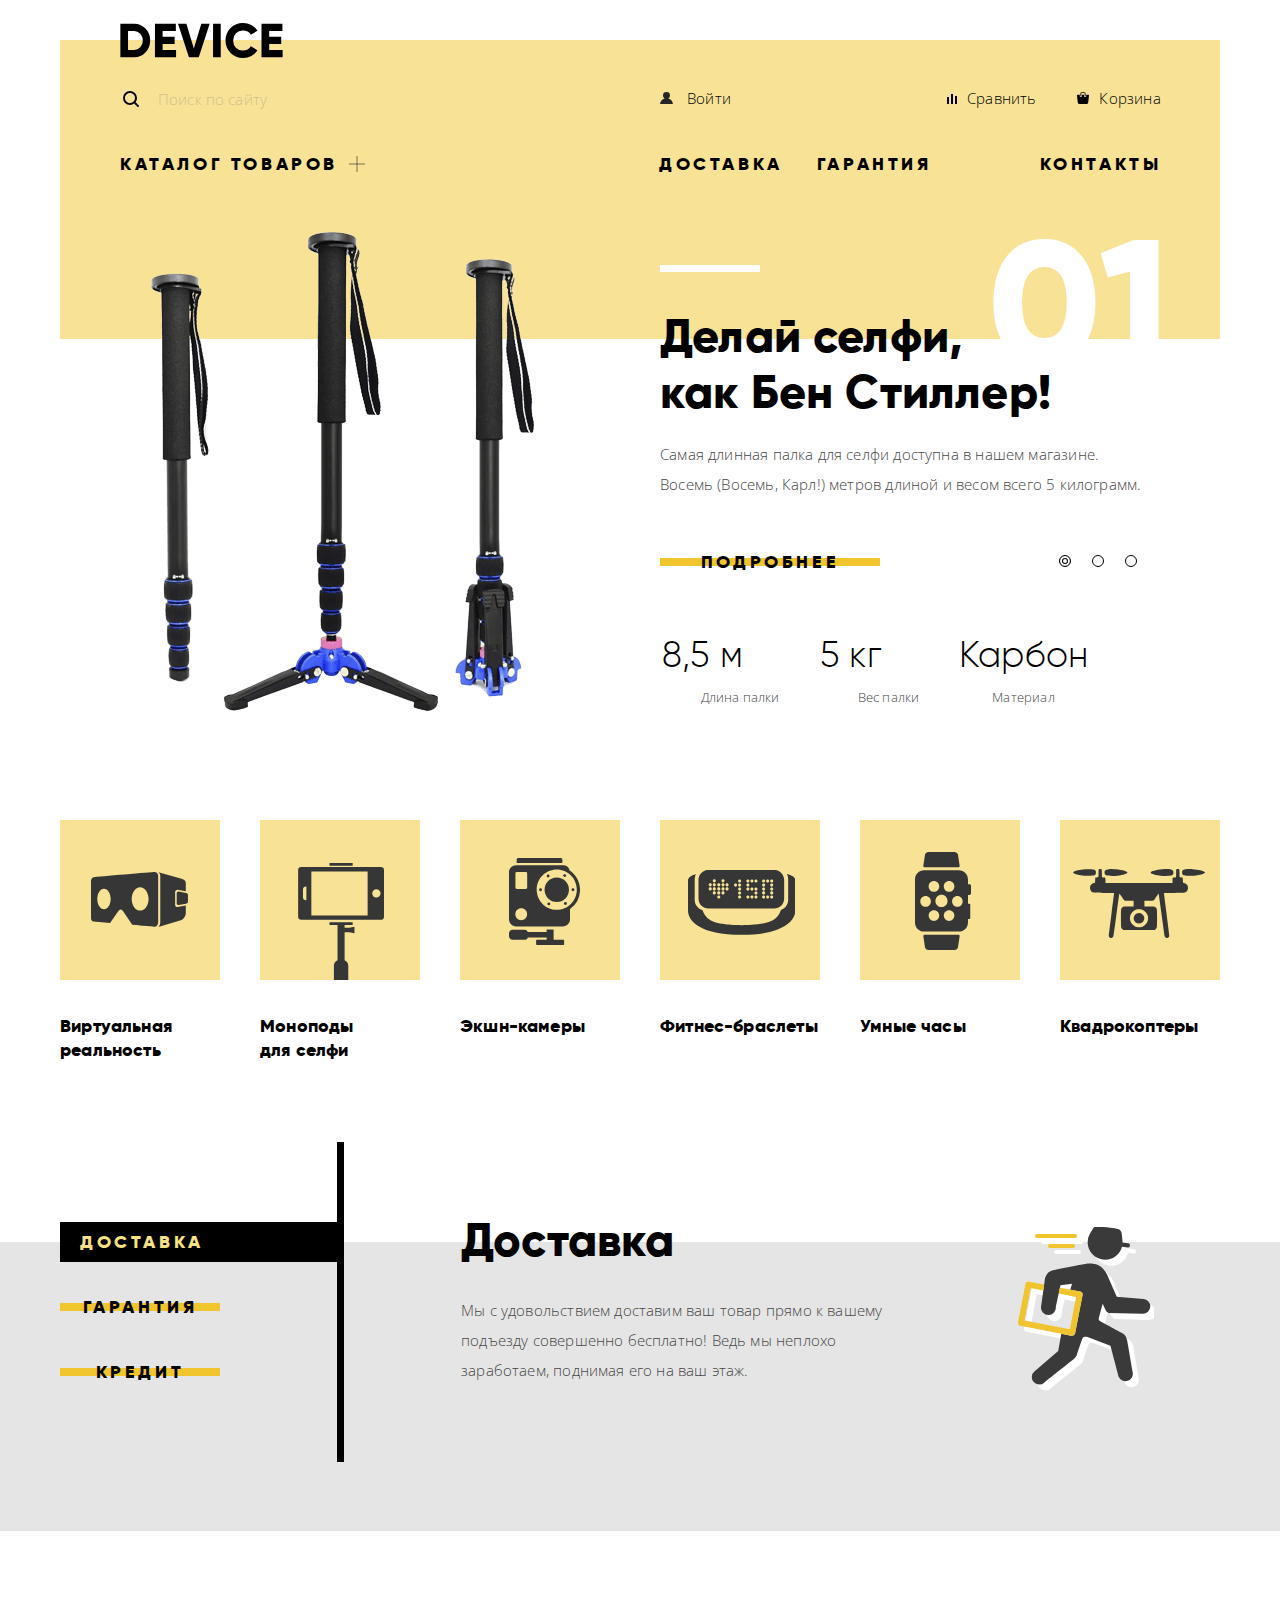
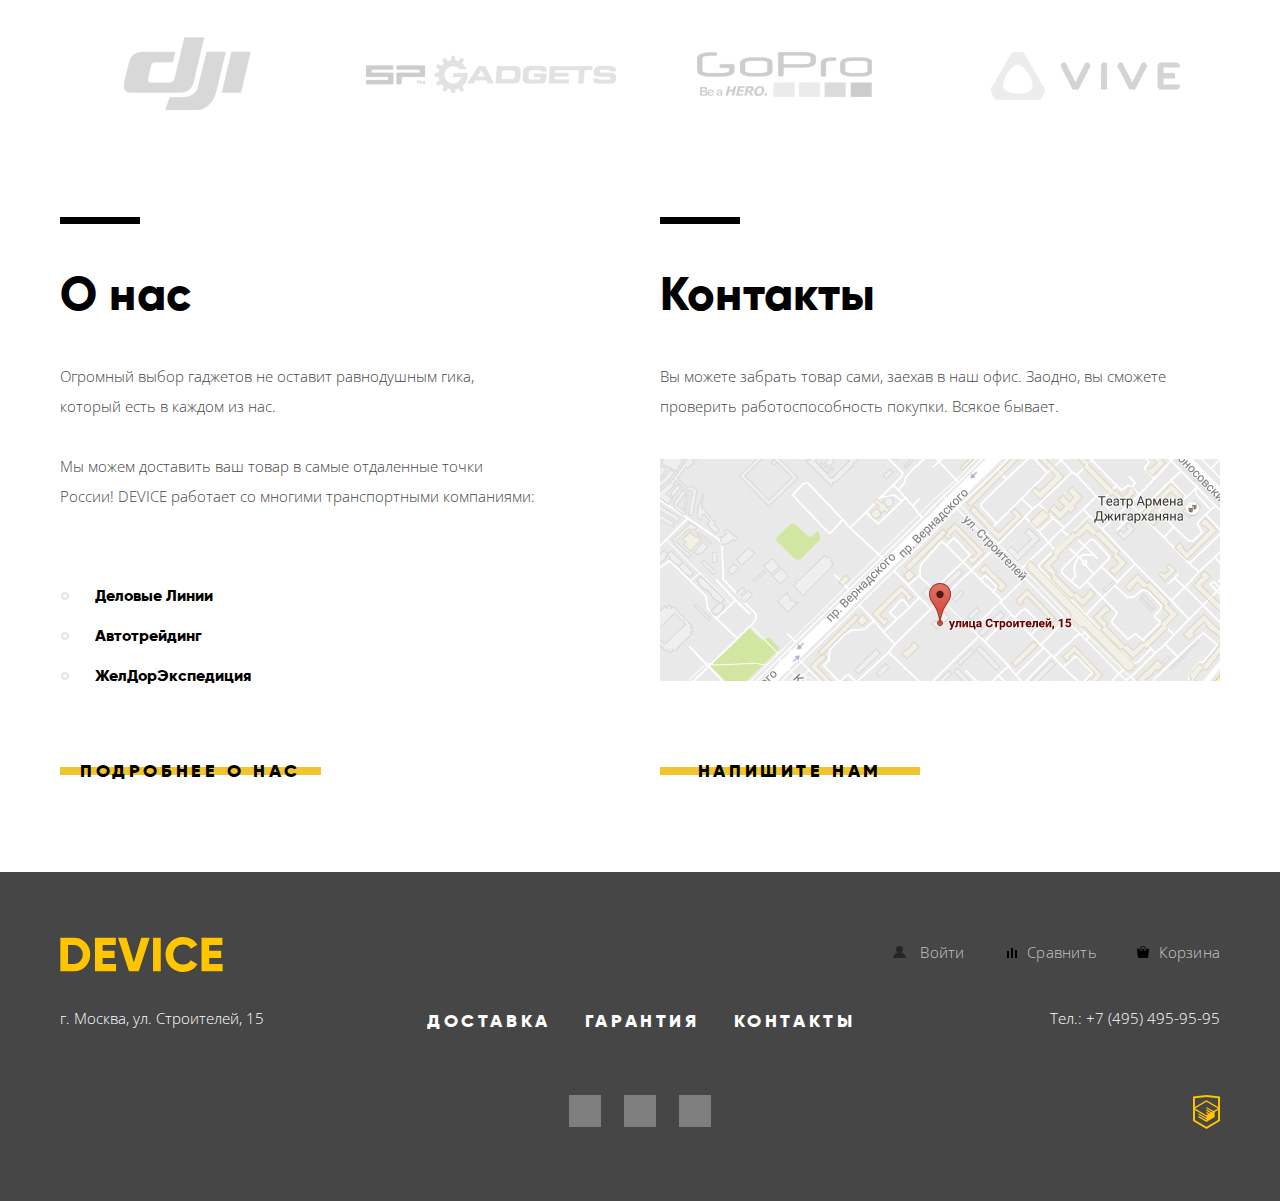
==== index.html @ 6962e72f "Добавляет декоративные элементы блокам брендов, О нас и Контакты" ====
<!DOCTYPE html>
<html lang="ru">
  <head>
    <meta charset="utf-8">
    <title>HTML Academy: Девайс</title>
    <link href="https://fonts.googleapis.com/css?family=Open+Sans:300,400&amp;subset=cyrillic" rel="stylesheet">
    <link href="css/normalize.css" rel="stylesheet">
    <link href="css/style.css" rel="stylesheet">
  </head>
  <body>
    <header class="main-header container">
      <nav class="main-navigation">
        <a class="main-header-logo">
          <img src="img/header_logo.svg" width="163" height="35" alt="Логотип магазина «Девайс»">
        </a>
        <div class="user-navigation">
          <form class="search-form" action="https://echo.htmlacademy.ru" method="get">
            <label class="visually-hidden" for="search-input">Поиск по сайту</label>
            <input class="search-field" type="search" name="search-query" id="search-input" placeholder="Поиск по сайту">
            <button class="search-button" type="submit">Найти</button>
          </form>
          <div class="user-authorization">
            <a class="user-navigation-item login-link" href="#">Войти</a>
          </div>
          <a class="user-navigation-item compare-link" href="#">Сравнить</a>
          <a class="user-navigation-item cart-link" href="#">Корзина</a>
        </div>
        <ul class="main-navigation-list">
          <li class="navigation-item main-navigation-catalog" tabindex="0">
            <a href="#">Каталог товаров</a>
            <ul class="catalog-submenu">
              <li class="catalog-submenu-item">
                <a href="#">Виртуальная реальность</a>
              </li>
              <li class="catalog-submenu-item">
                <a href="#">Фитнес-браслеты</a>
              </li>
              <li class="catalog-submenu-item">
                <a href="#">Квадрокоптеры</a>
              </li>
              <li class="catalog-submenu-item">
                <a href="catalog.html">Моноподы для селфи</a>
              </li>
              <li class="catalog-submenu-item">
                <a href="#">Умные часы</a>
              </li>
              <li class="catalog-submenu-item">
                <a href="#">Экшн-камеры</a>
              </li>
            </ul>
          </li>
          <li class="navigation-item main-navigation-delivery">
            <a href="#">Доставка</a>
          </li>
          <li class="navigation-item main-navigation-warranty">
            <a href="#">Гарантия</a>
          </li>
          <li class="navigation-item main-navigation-contacts">
            <a href="#">Контакты</a>
          </li>
        </ul>
      </nav>
    </header>

    <main>
      <h1 class="visually-hidden">Mагазин «Девайс»</h1>

      <section class="promo-slider container">
        <h2 class="visually-hidden">Популярные товары</h2>
        <ul class="promo-list">
          <li class="promo-item slide-selfie-stick slide-show">
            <h3 class="visually-hidden">Монопод Koolehaoda Professional</h3>
            <div class="promo-item-details">
              <p class="section-description">Самая длинная палка для селфи доступна в нашем магазине. Восемь (Восемь, Карл!) метров длиной и весом всего 5 килограмм.</p>
              <table class="promo-item-parameters">
                <tr class="parameter-values">
                  <td>8,5 м</td>
                  <td>5 кг</td>
                  <td>Карбон</td>
                </tr>
                <tr class="parameter-titles">
                  <th>Длина палки</th>
                  <th>Вес палки</th>
                  <th>Материал</th>
                </tr>
              </table>
              <p class="section-title">Делай селфи,<br>как Бен Стиллер! </p>
              <a class="button" href="#">Подробнее</a>
            </div>
            <img class="promo-image" src="img/selfie_stick_promo.png" width="384" height="486" alt="Монопод Koolehaoda Professional">
          </li>
          <li class="promo-item slide-fitness-tracker">
            <h3 class="visually-hidden">Фитнес-трекер Fitbit Charge</h3>
            <div class="promo-item-details">
              <p class="section-description">Мотивирующие фитнес-браслеты помогут найти в себе силы не пропускать занятия и соблюдать диету.</p>
              <table class="promo-item-parameters">
                <tr class="parameter-values">
                  <td>48 часов</td>
                </tr>
                <tr class="parameter-titles">
                  <th>Без подзарядки</th>
                </tr>
              </table>
              <p class="section-title">Худеем<br>правильно!</p>
              <a class="button" href="#">Подробнее</a>
            </div>
            <img class="promo-image" src="img/fitness_tracker_promo.png" width="345" height="485" alt="Фитнес-трекер Fitbit Charge">
          </li>
          <li class="promo-item slide-quadcopter">
            <h3 class="visually-hidden">Квадрокоптер DJI Inspire 1 Pro</h3>
            <div class="promo-item-details">
              <p class="section-description">Этот обычный, на первый взгляд, квадрокоптер оснащен мощным лазером, замаскированным под стандартную камеру.</p>
              <table class="promo-item-parameters">
                <tr class="parameter-values">
                  <td>800 м</td>
                  <td>50 м</td>
                </tr>
                <tr class="parameter-titles">
                  <th>Дальность полета</th>
                  <th>Радиус поражения</th>
                </tr>
              </table>
              <p class="section-title">Порхает как бабочка, жалит как пчела!</p>
              <a class="button" href="#">Подробнее</a>
            </div>
            <img class="promo-image" src="img/quadcopter_promo.png" width="526" height="334" alt="Квадрокоптер DJI Inspire 1 Pro">
          </li>
        </ul>
        <ul class="promo-slider-controllers">
          <li class="promo-switch-item">
            <button class="switch-button button-selfie switch-button-current" type="button">
              <span class="visually-hidden">Первый слайд</span>
            </button>
          </li>
          <li class="promo-switch-item">
            <button class="switch-button button-fitness" type="button">
              <span class="visually-hidden">Второй слайд</span>
            </button>
          </li>
          <li class="promo-switch-item">
            <button class="switch-button button-quadcopter" type="button">
              <span class="visually-hidden">Третий слайд</span>
            </button>
          </li>
        </ul>
      </section>

      <section class="catalog-sections container">
        <h2 class="visually-hidden">Разделы каталога</h2>
        <ul class="catalog-sections-list">
          <li class="catalog-sections-item">
            <a class="catalog-section-link section-vr" href="#">Виртуальная реальность</a>
          </li>
          <li class="catalog-sections-item">
            <a class="catalog-section-link section-monopod" href="catalog.html">Моноподы для&nbsp;селфи</a>
          </li>
          <li class="catalog-sections-item">
            <a class="catalog-section-link section-action-cam" href="#">Экшн-камеры</a>
          </li>
          <li class="catalog-sections-item">
            <a class="catalog-section-link section-fitness-tracker" href="#">Фитнес-браслеты</a>
          </li>
          <li class="catalog-sections-item">
            <a class="catalog-section-link section-smartwatch" href="#">Умные часы</a>
          </li>
          <li class="catalog-sections-item">
            <a class="catalog-section-link section-quadcopter" href="#">Квадрокоптеры</a>
          </li>
        </ul>
      </section>

      <section class="services-slider">
        <h2 class="visually-hidden">Наши сервисы</h2>
        <div class="container">
          <ul class="services-slider-controllers">
            <li class="services-switch-item">
              <button class="button slider-button button-delivery slider-button-current" type="button">Доставка</button>
            </li>
            <li class="services-switch-item">
              <button class="button slider-button button-warranty" type="button">Гарантия</button>
            </li>
            <li class="services-switch-item">
              <button class="button slider-button button-credit" type="button">Кредит</button>
            </li>
          </ul>
          <ul class="services-list">
            <li class="services-item slide-delivery slide-show">
              <h3 class="section-title">Доставка</h3>
              <p class="section-description">Мы с удовольствием доставим ваш товар прямо к вашему подъезду совершенно бесплатно! Ведь мы неплохо заработаем, поднимая его на ваш этаж.</p>
            </li>
            <li class="services-item slide-warranty">
              <h3 class="section-title">Гарантия</h3>
              <p class="section-description">Если из-за возгорания купленного у нас товара у вас сгорит дом — не переживайте, мы выдадим вам новый.<br>Товар, не дом, конечно же.</p>
            </li>
            <li class="services-item slide-credit">
              <h3 class="section-title">Кредит</h3>
              <p class="section-description">Залезть в долговую яму стало проще! Кредитные консультанты подберут для вас наиболее выгодные условия кредита. Выгодные для нашего банка, разумеется.</p>
            </li>
          </ul>
        </div>
      </section>

      <section class="brands container">
        <h2 class="visually-hidden">Бренды, представленные в нашем котологе</h2>
        <ul class="brands-list">
          <li class="brands-item">
            <a class="brand-link brand-link-dji" href="#">
              <img class="brand-logo" src="img/dji_logo.png" width="260" height="100" alt="Логотип DJI">
            </a>
          </li>
          <li class="brands-item">
            <a class="brand-link brand-link-spgadgets" href="#">
              <img class="brand-logo" src="img/sp_gadgets_logo.png" width="260" height="100" alt="Логотип SP Gadgets">
            </a>
          </li>
          <li class="brands-item">
            <a class="brand-link brand-link-gopro" href="#">
              <img class="brand-logo" src="img/gopro_logo.png" width="260" height="100" alt="Логотип GoPro">
            </a>
          </li>
          <li class="brands-item">
            <a class="brand-link brand-link-vive" href="#">
              <img class="brand-logo" src="img/vive_logo.png" width="260" height="100" alt="Логотип Vive">
            </a>
          </li>
        </ul>
      </section>

      <div class="container halves-wrapper">
        <section class="about-us half-width-section">
          <h2 class="section-title">О нас</h2>
          <p class="section-description">Огромный выбор гаджетов не оставит равнодушным гика, который есть в каждом из нас.</p>
          <p class="section-description">Мы можем доставить ваш товар в самые отдаленные точки России! DEVICE работает со многими транспортными компаниями:</p>
          <ul class="transport-companies-list">
            <li class="transport-companies-item">
              <a href="#">Деловые Линии</a>
            </li>
            <li class="transport-companies-item">
              <a href="#">Автотрейдинг</a>
            </li>
            <li class="transport-companies-item">
              <a href="#">ЖелДорЭкспедиция</a>
            </li>
          </ul>
          <a class="button" href="#">Подробнее о нас</a>
        </section>

        <section class="contacts half-width-section">
          <h2 class="section-title">Контакты</h2>
          <p class="section-description">Вы можете забрать товар сами, заехав в наш офис. Заодно, вы сможете проверить работоспособность покупки. Всякое бывает.</p>
          <a class="map-link" href="https://yandex.com/maps/">
            <img class="map" src="img/map.png" width="560" height="222" alt="Карта офиса по адресу улица Строителей, 15">
          </a>
          <a class="button contacts-button" href="writeus.html">Напишите нам</a>
        </section>
      </div>

      <section class="modal-map">
        <h2 class="visually-hidden">Карта офиса</h2>
        <img class="map-big" src="img/map_big.png" width="960" height="559" alt="Карта офиса по адресу улица Строителей, 15">
        <button class="modal-close" type="button">
          <span class="visually-hidden">Закрыть</span>
        </button>
      </section>

      <section class="modal-feedback">
        <h2 class="visually-hidden">Форма обратной связи</h2>
        <form class="modal-form" action="https://echo.htmlacademy.ru" method="post">
          <p class="modal-addresser">
            <label class="modal-label" for="modal-name-field">Ваше имя:</label>
            <input class="modal-field" type="text" name="name" id="modal-name-field" placeholder="Имя Фамилия">
          </p>
          <p class="modal-addresser">
            <label class="modal-label" for="modal-email-field">Ваш e-mail:</label>
            <input class="modal-field" type="email" name="email" id="modal-email-field" placeholder="email@example.com">
          </p>
          <label class="modal-label" for="modal-message-field">Текст письма:</label>
          <textarea class="modal-field" rows="6" name="message" id="modal-message-field" placeholder="В свободной форме"></textarea>
          <button class="button modal-button" type="submit">Отправить</button>
        </form>
        <button class="modal-close" type="button">
          <span class="visually-hidden">Закрыть</span>
        </button>
      </section>
    </main>

    <footer class="main-footer">
      <div class="container">
        <div class="footer-top">
          <a class="main-footer-logo">
            <img src="img/footer_logo.svg" width="163" height="35" alt="Логотип магазина «Девайс»">
          </a>
          <div class="user-navigation">
            <div class="user-authorization">
              <a class="user-navigation-item login-link" href="#">Войти</a>
            </div>
            <a class="user-navigation-item compare-link" href="#">Сравнить</a>
            <a class="user-navigation-item cart-link" href="#">Корзина</a>
          </div>
        </div>
        <div class="footer-middle">
          <address class="contact-info footer-address">г. Москва, ул. Строителей, 15</address>
          <ul class="footer-navigation-list">
            <li class="navigation-item">
              <a href="#">Доставка</a>
            </li>
            <li class="navigation-item">
              <a href="#">Гарантия</a>
            </li>
            <li class="navigation-item">
              <a href="#">Контакты</a>
            </li>
          </ul>
          <p class="contact-info footer-phone-number">
            Тел.:
            <a href="tel:+74954959595">+7 (495) 495-95-95</a>
          </p>
        </div>
        <div class="footer-bottom">
          <ul class="footer-social-list">
            <li class="footer-social-item">
              <a class="social-button" href="#">
                <span class="visually-hidden">Фейсбук</span>
              </a>
            </li>
            <li class="footer-social-item">
              <a class="social-button" href="#">
                <span class="visually-hidden">Инстаграм</span>
              </a>
            </li>
            <li class="footer-social-item">
              <a class="social-button" href="#">
                <span class="visually-hidden">Твиттер</span>
              </a>
            </li>
          </ul>
          <a class="footer-copyright" href="https://htmlacademy.ru/intensive/htmlcss">
            <img src="img/htmlacademy_logo.svg" width="27" height="35" alt="Логотип HTML Academy">
          </a>
        </div>
      </div>
    </footer>
  </body>
</html>
---- css/style.css ----
body {
  margin: 0;
  font-family: "Gilroy", "Arial", sans-serif;
  font-size: 18px;
  line-height: 24px;
  font-weight: 800;
  letter-spacing: 0.01em;
  color: #000000;
}

a {
  text-decoration: none;
}

img {
  max-width: 100%;
  height: auto;
}

@font-face {
  font-family: "Gilroy";
  src:  url("../fonts/gilroyextrabold.woff2") format("woff2"),
        url("../fonts/gilroyextrabold.woff") format("woff");
  font-weight: 800;
  font-style: normal;
}

@font-face {
  font-family: "Gilroy";
  src:  url("../fonts/gilroylight.woff2") format("woff2"),
        url("../fonts/gilroylight.woff") format("woff");
  font-weight: 300;
  font-style: normal;
}

.visually-hidden {
  position: absolute;
  width: 1px;
  height: 1px;
  margin: -1px;
  border: 0;
  padding: 0;
  clip: rect(0 0 0 0);
  overflow: hidden;
}

.catalog-submenu,
.promo-item,
.services-item,
.modal-map,
.modal-feedback {
  display: none;
}

.slide-show {
  display: flex;
}

.button {
  position: relative;
  z-index: 1;
  display: inline-block;
  vertical-align: top;
  box-sizing: border-box;
  padding: 8px 20px;
  line-height: 24px;
  font-weight: 800;
  text-align: center;
  text-transform: uppercase;
  letter-spacing: 0.2em;
  color: #000000;
}

.button::before {
  content: "";
  position: absolute;
  z-index: -1;
  top: 50%;
  left: 0;
  transform: translateY(-50%);
  width: 100%;
  height: 8px;
  background-color: #f0c52e;
  transition: height 0.5s;
}

.button:hover::before,
.button:focus::before {
  height: 100%;
}

.button:active {
  color: rgba(0, 0, 0, 0.3);
}

.container {
  width: 1160px;
  margin: 0 auto;
  padding: 0 20px;
}

.main-header.container {
  box-sizing: border-box;
  width: 1160px;
  padding: 23px 56px 50px 60px;
  background-color: #f7e296;
  background-image: linear-gradient(to bottom, #ffffff, #ffffff 40px, #f7e296 40px, #f7e296 100%);
}

.main-navigation {
  display: flex;
  flex-direction: column;
  flex-wrap: wrap;
}

.main-header-logo {
  margin-right: auto;
  margin-bottom: 19px;
}

.main-header-logo[href]:hover,
.main-header-logo[href]:focus {
  opacity: 0.6;
}

.main-header-logo[href]:active {
  opacity: 0.3;
}

.main-header a,
.catalog-sections a,
.about-us a {
  color: #000000;
}

.user-navigation,
.search-field,
.catalog-submenu,
.section-description,
.main-footer .contact-info {
  font-family: "Open Sans", "Arial", sans-serif;
  font-size: 15px;
  line-height: 30px;
  font-weight: 300;
}

.main-header .user-navigation {
  display: flex;
  flex-wrap: wrap;
  margin-bottom: 35px;
}

.search-form {
  position: relative;
  margin-right: 185px;
}

.search-field {
  box-sizing: border-box;
  width: 355px;
  padding-left: 38px;
  padding-bottom: 3px;
  letter-spacing: 0.01em;
  background-color: transparent;
  background-image: url("../img/search_icon.svg");
  background-position: 3px 8px;
  background-repeat: no-repeat;
  border: none;
}

.search-field:focus {
  padding-bottom: 1px;
  outline: none;
  border-bottom: 2px solid #000000;
}

.search-field::-webkit-input-placeholder {
  opacity: 0.3;
}

.search-field:-ms-input-placeholder {
  opacity: 0.3;
}

.search-field::-ms-input-placeholder {
  opacity: 0.3;
}

.search-field::placeholder {
  opacity: 0.3;
}

.search-field:hover::-webkit-input-placeholder,
.search-field:focus::-webkit-input-placeholder {
  opacity: 0.6;
}

.search-field:hover:-ms-input-placeholder,
.search-field:focus:-ms-input-placeholder {
  opacity: 0.6;
}

.search-field:hover::-ms-input-placeholder,
.search-field:focus::-ms-input-placeholder {
  opacity: 0.6;
}

.search-field:hover::placeholder,
.search-field:focus::placeholder {
  opacity: 0.6;
}

.search-button {
  position: absolute;
  top: -2px;
  right: -60px;
  display: none;
  line-height: 30px;
  font-weight: 300;
  letter-spacing: 0.01em;
  background-color: transparent;
  border: 2px solid #000000;
}

.search-button:hover,
.search-button:focus {
  color: #ffffff;
  background-color: #000000;
}

.search-button:active {
  color: rgba(255, 255, 255, 0.3);
}

.search-field:focus + .search-button {
  display: inline-block;
  vertical-align: top;
}

.search-form:focus-within .search-button {
  display: inline-block;
  vertical-align: top;
}

.main-header .user-authorization {
  width: 260px;
  margin-right: 27px;
}

.user-navigation-item {
  position: relative;
}

.user-navigation-item::before {
  content: "";
  position: absolute;
  left: 0;
  background-position: 0 0;
  background-repeat: no-repeat;
}

.main-header .user-navigation-item:hover,
.main-header .user-navigation-item:focus,
.navigation-item a:hover,
.navigation-item a:focus {
  opacity: 0.6;
}

.main-header .user-navigation-item:active,
.navigation-item a:active {
  opacity: 0.3;
}

.login-link {
  padding-left: 27px;
}

.login-link::before {
  top: 4px;
  width: 13px;
  height: 12px;
  background-image: url("../img/user_icon_header.svg");
}

.user-name {
  display: inline-flex;
  box-sizing: border-box;
  width: 160px;
  margin-right: 13px;
  padding-left: 27px;
}

.user-name::before {
  top: 9px;
  width: 13px;
  height: 12px;
  background-image: url("../img/user_icon_header.svg");
}

.compare-link {
  margin-right: 41px;
  padding-left: 20px;
}

.compare-link::before {
  top: 11px;
  width: 10px;
  height: 10px;
  background-image: url("../img/compare_icon_header.svg");
}

.cart-link {
  padding-left: 22px;
}

.cart-link::before {
  top: 9px;
  width: 12px;
  height: 12px;
  background-image: url("../img/cart_icon_header.svg");
}

.main-navigation-list,
.catalog-sections-list,
.brands-list,
.footer-navigation-list,
.footer-social-list,
.breadcrumbs,
.sorting-list,
.sorting-direction,
.catalog-list,
.pagination {
  display: flex;
  flex-wrap: wrap;
  margin: 0;
  padding: 0;
  list-style: none;
}

.main-navigation-catalog {
  position: relative;
  margin-right: 321px;
}

.main-navigation-catalog::before,
.main-navigation-catalog::after {
  content: "";
  position: absolute;
  top: 11px;
  right: -27px;
  width: 16px;
  height: 2px;
  background-color: rgba(39, 37, 37, 0.3);
  cursor: pointer;
}

.main-navigation-catalog::after {
  transform: rotate(90deg);
}

.main-navigation-delivery {
  margin-right: 34px;
}

.main-navigation-warranty {
  margin-right: 108px;
}

.main-navigation-catalog:hover .catalog-submenu,
.main-navigation-catalog:focus .catalog-submenu {
  display: flex;
}

.main-navigation-catalog:focus-within .catalog-submenu {
  display: flex;
}

.catalog-submenu {
  flex-wrap: wrap;
  position: absolute;
  top: 24px;
  left: -60px;
  z-index: 1;
  box-sizing: border-box;
  width: 1160px;
  padding: 23px 460px 32px 60px;
  line-height: 36px;
  background-color: #f7e296;
  list-style: none;
}

.catalog-submenu-item {
  width: 200px;
}

.catalog-submenu-item:nth-child(3n+1) {
  margin-right: 40px;
}

.catalog-submenu-item:last-child {
  margin-right: 200px;
}

.navigation-item > a {
  text-transform: uppercase;
  letter-spacing: 0.2em;
}

.promo-slider {
  position: relative;
  min-height: 500px;
  margin-bottom: 94px;
  background-image: linear-gradient(to bottom, #f7e296, #f7e296 113px, #ffffff 113px, #ffffff 100%);
  background-clip: content-box;
}

.promo-list {
  margin: 0;
  padding: 0;
}

.promo-item {
  position: relative;
  flex-direction: row-reverse;
  align-items: flex-start;
}

.promo-item::before {
  position: absolute;
  top: -12px;
  right: 47px;
  font-size: 179px;
  line-height: 179px;
  letter-spacing: 0.01em;
  color: #ffffff;
}

.slide-selfie-stick::before {
  content: "01";
}

.slide-fitness-tracker::before {
  content: "02";
}

.slide-quadcopter::before {
  content: "03";
}

.slide-selfie-stick .promo-image {
  margin-right: 126px;
  padding-top: 2px;
}

.slide-fitness-tracker .promo-image {
  margin-right: 139px;
  padding-top: 14px;
}

.slide-quadcopter .promo-image {
  margin-right: 43px;
  padding-top: 67px;
}

.promo-item-details {
  position: relative;
  display: flex;
  flex-direction: column;
  align-items: flex-start;
  width: 500px;
  padding-top: 82px;
  padding-right: 60px;
}

.promo-item-details::before {
  content: "";
  position: absolute;
  top: 39px;
  left: 0;
  width: 100px;
  height: 7px;
  background-color: #ffffff;
}

.section-title {
  margin: 0;
  font-size: 47px;
  line-height: 48px;
  font-weight: 800;
}

.promo-slider .section-title {
  margin-bottom: 19px;
  line-height: 56px;
}

.promo-item-details .section-description {
  order: 1;
  margin-bottom: 43px;
}

.promo-item-details .button {
  order: 2;
  min-width: 220px;
  margin-bottom: 47px;
}

.promo-item-parameters {
  order: 3;
}

.section-description {
  margin: 0;
  color: #464646;
}

.slide-selfie-stick .section-description {
  width: 485px;
}

.slide-fitness-tracker .section-description,
.slide-quadcopter .section-description {
  width: 460px;
}

.promo-item-parameters td,
.promo-item-parameters th {
  padding: 0;
}

.parameter-values {
  font-size: 36px;
  line-height: 48px;
  font-weight: 300;
}

.parameter-values td:first-child {
  width: 156px;
}

.parameter-values td:nth-child(2) {
  width: 137px;
}

.parameter-titles th {
  padding-top: 6px;
  font-family: "Open Sans", "Arial", sans-serif;
  font-size: 13px;
  line-height: 20px;
  font-weight: 300;
  color: #464646;
}

.promo-slider-controllers {
  position: absolute;
  right: 103px;
  bottom: 154px;
  display: flex;
  flex-wrap: wrap;
  margin: 0;
  padding: 0;
  list-style: none;
}

.promo-switch-item:not(:last-child) {
  margin-right: 21px;
}

.switch-button {
  box-sizing: border-box;
  width: 12px;
  height: 12px;
  padding: 0;
  background-color: transparent;
  border: 1px solid #000000;
  border-radius: 50%;
}

.switch-button-current {
  box-shadow: 
    inset 0 0 0 2px #ffffff,
    inset 0 0 0 3px #000000;
}

.catalog-sections {
  margin-bottom: 45px;
}

.catalog-sections-item {
  position: relative;
  width: 160px;
  margin-right: 40px;
  margin-bottom: 35px;
  padding-top: 194px;
}

.catalog-sections-item:nth-child(6n) {
  margin-right: 0;
}

.catalog-section-link::before {
  content: "";
  position: absolute;
  top: 0;
  left: 0;
  width: 160px;
  height: 160px;
  background-color: rgba(240, 197, 46, 0.5);
}

.catalog-section-link::after {
  content: "";
  position: absolute;
  background-position: 0 0;
  background-repeat: no-repeat;
}

.catalog-section-link:hover::before,
.catalog-section-link:focus::before {
  background-color: rgba(240, 197, 46, 1);
}

.catalog-section-link:active {
  color: rgba(0, 0, 0, 0.3);
}

.catalog-section-link:active::after {
  opacity: 0.3;
}

.section-vr::after {
  top: 52px;
  left: 31px;
  width: 97px;
  height: 55px;
  background-image: url("../img/vr_icon.svg");
}

.section-monopod::after {
  top: 43px;
  left: 38px;
  width: 86px;
  height: 117px;
  background-image: url("../img/monopod_icon.svg");
}

.section-action-cam::after {
  top: 38px;
  left: 49px;
  width: 71px;
  height: 87px;
  background-image: url("../img/action_cam_icon.svg");
}

.section-fitness-tracker::after {
  top: 50px;
  left: 28px;
  width: 107px;
  height: 65px;
  background-image: url("../img/fitness_tracker_icon.svg");
}

.section-smartwatch::after {
  top: 32px;
  left: 55px;
  width: 56px;
  height: 98px;
  background-image: url("../img/smartwatch_icon.svg");
}

.section-quadcopter::after {
  top: 49px;
  left: 13px;
  width: 132px;
  height: 69px;
  background-image: url("../img/quadcopter_icon.svg");
}

.services-slider {
  margin-bottom: 94px;
  padding-bottom: 69px;
  background-color: #e5e5e5;
  background-image: linear-gradient(to bottom, #ffffff, #ffffff 100px, #e5e5e5 100px, #e5e5e5 100%);
}

.services-slider .container {
  display: flex;
  align-items: flex-start;
}

.services-slider-controllers,
.services-list,
.transport-companies-list,
.color-list,
.bluetooth-list {
  margin: 0;
  padding: 0;
  list-style: none;
}

.services-slider-controllers {
  box-sizing: border-box;
  width: 284px;
  padding-top: 80px;
  padding-bottom: 70px;
  border-right: 7px solid #000000;
}

.services-switch-item:not(:last-child) {
  margin-bottom: 25px;
}

.slider-button,
.filter-button,
.modal-button {
  background-color: transparent;
  border: none;
  cursor: pointer;
}

.slider-button {
  min-width: 160px;
}

.slider-button:active,
.slider-button-current {
  color: #f7e184;
}

.slider-button:active::before,
.slider-button-current::before {
  display: none;
}

.slider-button:active::after,
.slider-button-current::after {
  content: "";
  position: absolute;
  top: 0;
  left: 0;
  z-index: -1;
  width: 277px;
  height: 100%;
  background-color: #000000;
}

.services-item {
  position: relative;
  flex-direction: column;
  box-sizing: border-box;
  width: 876px;
  padding: 74px 324px 0 117px;
}

.services-slider .section-title {
  margin-bottom: 31px;
}

.services-item::after {
  content: "";
  position: absolute;
  background-position: 0 0;
  background-repeat: no-repeat;
}

.slide-delivery::after {
  top: 85px;
  right: 66px;
  width: 136px;
  height: 164px;
  background-image: url("../img/delivery.svg");
}

.slide-warranty::after {
  top: 61px;
  right: 46px;
  width: 171px;
  height: 195px;
  background-image: url("../img/warranty.svg");
}

.slide-credit::after {
  top: 61px;
  right: 70px;
  width: 156px;
  height: 188px;
  background-image: url("../img/credit.svg");
}

.brands {
  margin-bottom: 92px;
}

.brands-item {
  margin-right: 40px;
}

.brands-item:nth-child(4n) {
  margin-right: 0;
}

.brand-link {
  display: block;
  width: 260px;
  height: 100px;
}

.brand-link-dji {
  background: url("../img/dji_logo_bw.png") 0 0 no-repeat;
}

.brand-link-spgadgets {
  background: url("../img/sp_gadgets_logo_bw.png") 0 0 no-repeat;
}

.brand-link-gopro {
  background: url("../img/gopro_logo_bw.png") 0 0 no-repeat;
}

.brand-link-vive {
  background: url("../img/vive_logo_bw.png") 0 0 no-repeat;
}

.brand-logo {
  opacity: 0;
}

.brand-link:hover .brand-logo,
.brand-link:focus .brand-logo {
  opacity: 1;
}

.halves-wrapper {
  display: flex;
  flex-wrap: wrap;
  justify-content: space-between;
}

.half-width-section {
  position: relative;
  box-sizing: border-box;
  width: 560px;
  margin-bottom: 81px;
  padding-top: 53px;
}

.half-width-section::before {
  content: "";
  position: absolute;
  top: 0;
  left: 0;
  width: 80px;
  height: 7px;
  background-color: #000000;
}

.about-us {
  padding-right: 85px;
}

.half-width-section .section-title {
  margin-bottom: 43px;
}

.half-width-section .section-description {
  margin-bottom: 30px;
  letter-spacing: normal;
}

.transport-companies-list {
  margin-bottom: 55px;
  padding-top: 35px;
  font-size: 16px;
  line-height: 40px;
  letter-spacing: normal;
}

.transport-companies-item {
  position: relative;
  padding-left: 35px;
}

.transport-companies-item::before {
  content: "";
  position: absolute;
  top: 16px;
  left: 1px;
  width: 4px;
  height: 4px;
  border: 2px solid #e5e5e5;
  border-radius: 50%;
}

.half-width-section .button {
  min-width: 260px;
}

.map-link {
  display: block;
  margin-bottom: 64px;
  padding-top: 8px;
}

.modal-map,
.modal-feedback {
  position: fixed;
  top: 50%;
  left: 50%;
  transform: translate(-50%, -50%);
  z-index: 10;
  box-sizing: border-box;
  width: 960px;
}

.modal-feedback {
  padding: 94px 100px 77px 100px;
  background-color: #ffffff;
}

.modal-form {
  display: flex;
  flex-wrap: wrap;
  justify-content: space-between;
}

.modal-addresser {
  width: 360px;
  margin: 0;
  margin-bottom: 33px;
}

.modal-label {
  display: block;
  margin-bottom: 7px;
  letter-spacing: normal;
}

.modal-field {
  box-sizing: border-box;
  width: 100%;
  padding: 16px 20px;
  font-family: "Open Sans", "Arial", sans-serif;
  font-size: 14px;
  line-height: 18px;
  color: #464646;
  background-color: rgba(242, 242, 242, 0.5);
  border: none;
}

textarea.modal-field {
  min-height: 156px;
  max-height: 50vh;
  margin-bottom: 41px;
  resize: vertical;
}

.modal-field::-webkit-input-placeholder {
  opacity: 0.4;
}

.modal-field:-ms-input-placeholder {
  opacity: 0.4;
}

.modal-field::-ms-input-placeholder {
  opacity: 0.4;
}

.modal-field::placeholder {
  opacity: 0.4;
}

.modal-field:hover {
  background-color: rgba(234, 234, 234, 0.8);
}

.modal-field:focus {
  background-color: rgba(255, 255, 255, 0.5);
}

.modal-field:invalid {
  background-color: rgba(237, 181, 181, 0.5);
}

.modal-button {
  min-width: 200px;
}

.modal-close {
  position: absolute;
  top: 22px;
  right: 22px;
}

.main-footer {
  padding-top: 65px;
  padding-bottom: 66px;
  color: #ffffff;
  background-color: #464646;
}

.main-footer a {
  color: #ffffff;
}

.footer-top {
  display: flex;
  justify-content: space-between;
  margin-bottom: 25px;
}

.main-footer .user-navigation {
  display: flex;
  flex-wrap: wrap;
}

.main-footer .user-authorization {
  margin-right: 43px;
}

.main-footer .compare-link {
  margin-right: 40px;
}

.footer-middle {
  display: flex;
  flex-wrap: wrap;
  justify-content: space-between;
  margin-bottom: 62px;
}

.main-footer .contact-info {
  width: 260px;
  letter-spacing: normal;
}

.footer-address {
  font-style: normal;
}

.footer-navigation-list {
  box-sizing: border-box;
  width: 440px;
  padding: 6px 3px 0 7px;
}

.footer-navigation-list .navigation-item:not(:nth-child(3n)) {
  margin-right: 34px;
}

.footer-phone-number {
  margin: 0;
  text-align: right;
}

.footer-bottom {
  display: flex;
  justify-content: space-between;
  padding-left: 360px;
}

.footer-social-list {
  justify-content: center;
  width: 440px;
}

.footer-social-item:not(:last-child) {
  margin-right: 23px;
}

.social-button {
  display: block;
  width: 32px;
  height: 32px;
  background-color: #7e7e7e;
}

.inner-page .main-header {
  margin-bottom: 38px;
}

.main-header .logout-link {
  color: rgba(0, 0, 0, 0.3);
}

.page-title {
  margin: 0;
  margin-bottom: 23px;
  padding-left: 59px;
  font-size: 47px;
  line-height: 48px;
  font-weight: 800;
}

.breadcrumbs {
  margin-bottom: 47px;
  padding-left: 59px;
  font-family: "Open Sans", "Arial", sans-serif;
  font-size: 14px;
  font-weight: 300;
  color: rgba(0, 0, 0, 0.3);
}

.breadcrumbs-item {
  margin-right: 37px;
}

.breadcrumbs-item a {
  color: rgba(0, 0, 0, 0.3);
}

.breadcrumbs-item a:hover,
.breadcrumbs-item a:focus {
  color: rgba(0, 0, 0, 0.6);
}

.breadcrumbs-item a:active {
  color: rgba(0, 0, 0, 0.1);
}

.catalog-background .container {
  display: flex;
  padding-top: 22px;
  padding-bottom: 77px;
}

.filter {
  box-sizing: border-box;
  width: 328px;
  padding-left: 60px;
  padding-right: 68px;
}

.content-column {
  display: flex;
  flex-direction: column;
  box-sizing: border-box;
  width: 832px;
  padding-left: 72px;
}

.catalog-section-title {
  margin: 0;
  font-size: 16px;
  font-weight: 800;
  letter-spacing: 0.2em;
  text-transform: uppercase;
}

.filter .catalog-section-title {
  margin-bottom: 104px;
}

.filter-form fieldset {
  margin: 0;
  padding: 0;
  border: none;
}

.filter-form .price-filter {
  margin-bottom: 46px;
}

.price-range {
  height: 70px;
}

.price-filter input {
  border: none;
}

.price-filter label,
.price-filter input {
  font-size: 14px;
  line-height: 24px;
  font-weight: 300;
  letter-spacing: normal;
  color: rgba(0, 0, 0, 0.2);
}

.filter-form .color-filter {
  margin-bottom: 44px;
}

.filter-form .bluetooth-filter {
  margin-bottom: 30px;
}

.color-filter .filter-title,
.bluetooth-filter .filter-title {
  margin-bottom: 18px;
}

.color-option,
.bluetooth-option {
  padding-left: 39px;
}

.color-filter label,
.bluetooth-filter label {
  font-family: "Open Sans", "Arial", sans-serif;
  font-size: 14px;
  line-height: 40px;
  font-weight: 300;
}

.color-option-input:disabled + label,
.bluetooth-option-input:disabled + label {
  color: #a6a6a6;
}

.filter-button {
  width: 100%;
}

.sorting {
  display: flex;
  flex-wrap: wrap;
  margin-bottom: 81px;
}

.sorting .catalog-section-title {
  margin-right: 56px;
}

.sorting-list {
  width: 460px;
  padding-top: 2px;
  font-family: "Open Sans", "Arial", sans-serif;
  font-size: 14px;
  line-height: 18px;
  font-weight: 400;
  letter-spacing: normal;
}

.sorting-option {
  margin-right: 29px;
}

.sorting-list a {
  color: rgba(0, 0, 0, 0.3);
}

.sorting-list a:hover,
.sorting-list a:focus {
  color: rgba(0, 0, 0, 0.6);
}

.sorting-list a:active {
  color: rgba(0, 0, 0, 1);
}

.sorting-current a,
.sorting-current a:hover,
.sorting-current a:focus,
.sorting-current a:active {
  color: #000000;
}

.sorting-direction {
  margin-left: auto;
}

.catalog-list {
  justify-content: space-between;
}

.catalog-item {
  position: relative;
  display: flex;
  flex-wrap: wrap;
  align-content: flex-start;
  align-items: flex-start;
  justify-content: space-between;
  width: 360px;
  margin-bottom: 35px;
  padding-top: 11px;
}

.catalog-item-title {
  order: 1;
  width: 260px;
  margin: 0;
  font-size: 18px;
  font-weight: 800;
}

.catalog-item-title a {
  color: #000000;
}

.catalog-item-price {
  order: 2;
  width: 80px;
  margin: 0;
  font-size: 16px;
  font-weight: 300;
  color: #464646;
  text-align: right;
}

.catalog-item-button {
  position: absolute;
  top: 184px;
  left: 50%;
  transform: translateX(-50%);
  display: none;
  min-width: 200px;
}

.catalog-item-compare {
  position: absolute;
  top: 238px;
  left: 50%;
  transform: translateX(-50%);
  display: none;
  font-family: "Open Sans", "Arial", sans-serif;
  font-size: 13px;
  line-height: 20px;
  font-weight: 300;
  color: rgba(0, 0, 0, 0.5);
}

.catalog-item-compare:hover,
.catalog-item-compare:focus {
  color: rgba(0, 0, 0, 1);
}

.catalog-item-compare:active {
  color: rgba(0, 0, 0, 0.2);
}

.catalog-item-image {
  margin-bottom: 32px;
}

.pagination {
  position: relative;
  justify-content: center;
  padding: 24px 160px 22px 160px;
  font-size: 16px;
  letter-spacing: 0.2em;
  text-transform: uppercase;
  background-color: rgba(0, 0, 0, 0.08);
}

.pagination-back {
  position: absolute;
  top: 0;
  left: 0;
  height: 100%;
}

.pagination-forward {
  position: absolute;
  top: 0;
  right: 0;
  height: 100%;
}

.pagination-back a,
.pagination-forward a {
  display: flex;
  align-items: center;
  box-sizing: border-box;
  height: 100%;
  padding: 23px 30px;
  color: #000000;
}

.pagination-back a:hover,
.pagination-back a:focus,
.pagination-forward a:hover,
.pagination-forward a:focus {
  background-color: rgba(0, 0, 0, 0.08);
}

.pagination-back a:active,
.pagination-forward a:active {
  color: rgba(0, 0, 0, 0.3);
}

.pagination-item:not(:nth-last-child(2)) {
  margin-right: 26px;
}

.pagination-item a {
  color: rgba(0, 0, 0, 0.3);
}

.pagination-item a:hover,
.pagination-item a:focus {
  color: rgba(0, 0, 0, 0.6);
}

.pagination-item a:active {
  color: rgba(0, 0, 0, 1);
}

.pagination-item-current a,
.pagination-item-current a:hover,
.pagination-item-current a:focus,
.pagination-item-current a:active {
  color: #000000;
}

.main-footer .user-navigation-item {
  color: rgba(255, 255, 255, 0.7);
}

.main-footer .user-navigation-item:hover,
.main-footer .user-navigation-item:focus {
  color: rgba(255, 255, 255, 1);
}

.main-footer .user-navigation-item:active {
  color: rgba(255, 255, 255, 0.3);
}

.main-footer .logout-link {
  color: rgba(255, 255, 255, 0.3);
}
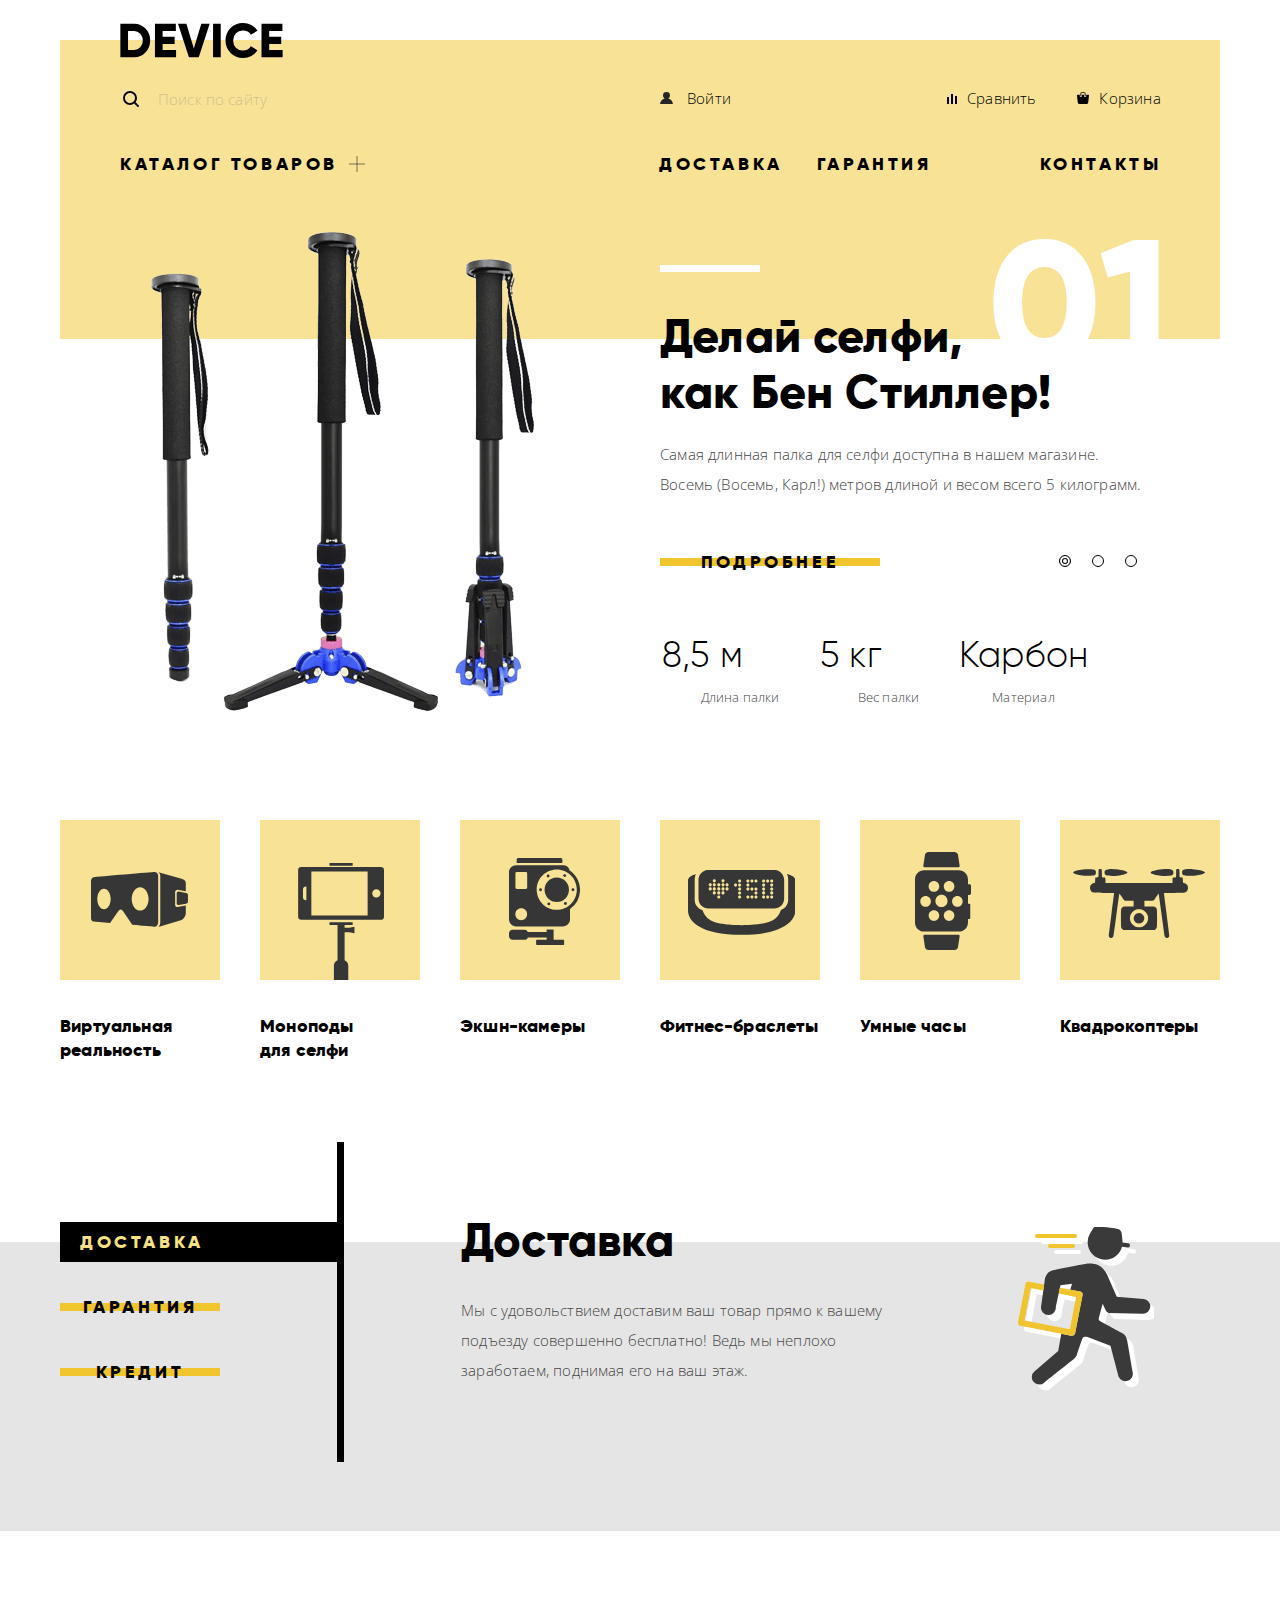
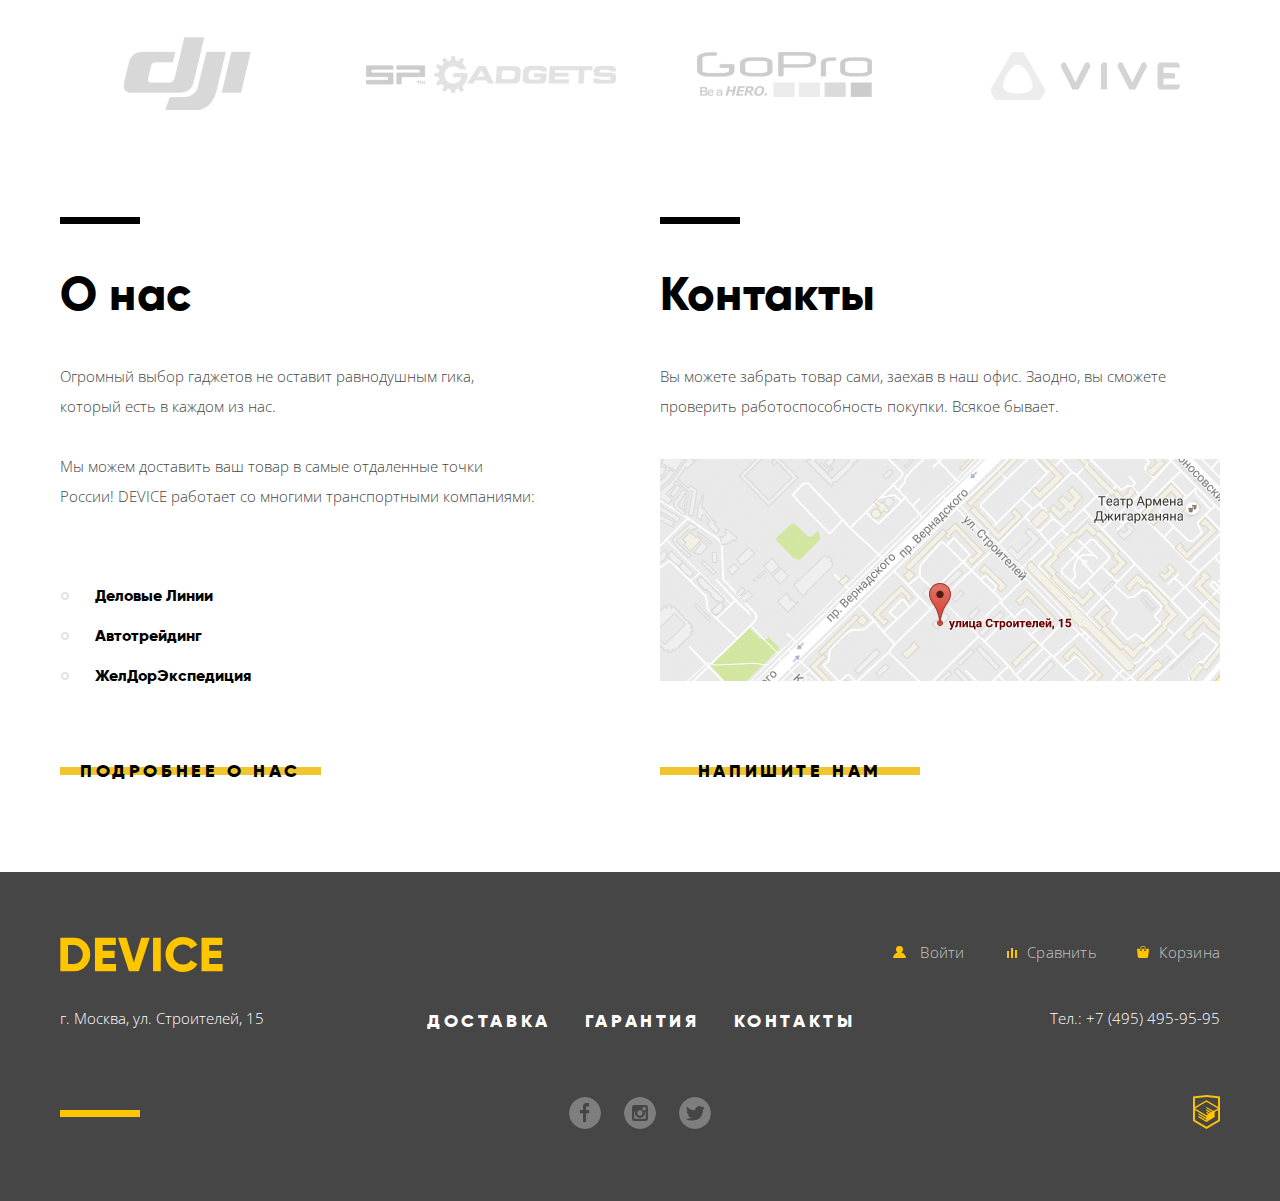
==== commit 583dd386: "Добавляет декоративные элементы модальным окнам и блоку подвала" ====
--- a/index.html
+++ b/index.html
@@ -319,17 +319,17 @@
         <div class="footer-bottom">
           <ul class="footer-social-list">
             <li class="footer-social-item">
-              <a class="social-button" href="#">
+              <a class="social-button social-facebook" href="#">
                 <span class="visually-hidden">Фейсбук</span>
               </a>
             </li>
             <li class="footer-social-item">
-              <a class="social-button" href="#">
+              <a class="social-button social-instagram" href="#">
                 <span class="visually-hidden">Инстаграм</span>
               </a>
             </li>
             <li class="footer-social-item">
-              <a class="social-button" href="#">
+              <a class="social-button social-twitter" href="#">
                 <span class="visually-hidden">Твиттер</span>
               </a>
             </li>
--- a/css/style.css
+++ b/css/style.css
@@ -119,11 +119,14 @@
 }
 
 .main-header-logo[href]:hover,
-.main-header-logo[href]:focus {
+.main-header-logo[href]:focus,
+.main-footer-logo[href]:hover,
+.main-footer-logo[href]:focus {
   opacity: 0.6;
 }
 
-.main-header-logo[href]:active {
+.main-header-logo[href]:active,
+.main-footer-logo[href]:active {
   opacity: 0.3;
 }
 
@@ -279,7 +282,14 @@
   top: 4px;
   width: 13px;
   height: 12px;
+}
+
+.main-header .login-link::before {
   background-image: url("../img/user_icon_header.svg");
+}
+
+.main-footer .login-link::before {
+  background-image: url("../img/user_icon_footer.svg");
 }
 
 .user-name {
@@ -294,7 +304,14 @@
   top: 9px;
   width: 13px;
   height: 12px;
+}
+
+.main-header .user-name::before {
   background-image: url("../img/user_icon_header.svg");
+}
+
+.main-footer .user-name::before {
+  background-image: url("../img/user_icon_footer.svg");
 }
 
 .compare-link {
@@ -306,7 +323,14 @@
   top: 11px;
   width: 10px;
   height: 10px;
+}
+
+.main-header .compare-link::before {
   background-image: url("../img/compare_icon_header.svg");
+}
+
+.main-footer .compare-link::before {
+  background-image: url("../img/compare_icon_footer.svg");
 }
 
 .cart-link {
@@ -317,7 +341,14 @@
   top: 9px;
   width: 12px;
   height: 12px;
+}
+
+.main-header .cart-link::before {
   background-image: url("../img/cart_icon_header.svg");
+}
+
+.main-footer .cart-link::before {
+  background-image: url("../img/cart_icon_footer.svg");
 }
 
 .main-navigation-list,
@@ -910,6 +941,11 @@
   z-index: 10;
   box-sizing: border-box;
   width: 960px;
+  box-shadow: 0 10px 20px rgba(4, 6, 6, 0.2);
+}
+
+.modal-map {
+  height: 559px;
 }
 
 .modal-feedback {
@@ -938,7 +974,7 @@
 .modal-field {
   box-sizing: border-box;
   width: 100%;
-  padding: 16px 20px;
+  padding: 15px 20px;
   font-family: "Open Sans", "Arial", sans-serif;
   font-size: 14px;
   line-height: 18px;
@@ -947,6 +983,10 @@
   border: none;
 }
 
+.modal-addresser .modal-field {
+  height: 50px;
+}
+
 textarea.modal-field {
   min-height: 156px;
   max-height: 50vh;
@@ -975,11 +1015,16 @@
 }
 
 .modal-field:focus {
+  padding: 12px 17px;
   background-color: rgba(255, 255, 255, 0.5);
+  border: 3px solid rgba(240, 197, 46, 0.5);
+  outline: none;
 }
 
 .modal-field:invalid {
+  padding: 15px 20px;
   background-color: rgba(237, 181, 181, 0.5);
+  border: none;
 }
 
 .modal-button {
@@ -990,6 +1035,45 @@
   position: absolute;
   top: 22px;
   right: 22px;
+  width: 55px;
+  height: 55px;
+  background-color: #f0c52e;
+  border: none;
+  border-radius: 50%;
+  opacity: 0.5;
+  cursor: pointer;
+}
+
+.modal-close:hover,
+.modal-close:focus {
+  opacity: 1;
+}
+
+.modal-close:active {
+  opacity: 0.3;
+}
+
+.modal-close::before,
+.modal-close::after {
+  content: "";
+  position: absolute;
+  top: 50%;
+  left: 50%;
+  width: 30px;
+  height: 2px;
+  background-color: #ffffff;
+}
+
+.modal-close::before {
+  transform: 
+    translate(-50%, -50%)
+    rotate(45deg);
+}
+
+.modal-close::after {
+  transform: 
+    translate(-50%, -50%)
+    rotate(-45deg);
 }
 
 .main-footer {
@@ -1054,14 +1138,26 @@
 }
 
 .footer-bottom {
+  position: relative;
   display: flex;
   justify-content: space-between;
   padding-left: 360px;
+}
+
+.footer-bottom::before {
+  content: "";
+  position: absolute;
+  top: 15px;
+  left: 0;
+  width: 80px;
+  height: 7px;
+  background-color: #ffc600;
 }
 
 .footer-social-list {
   justify-content: center;
   width: 440px;
+  padding-top: 2px;
 }
 
 .footer-social-item:not(:last-child) {
@@ -1072,7 +1168,38 @@
   display: block;
   width: 32px;
   height: 32px;
-  background-color: #7e7e7e;
+  border-radius: 50%;
+  opacity: 0.3;
+}
+
+.social-button:hover,
+.social-button:focus {
+  opacity: 0.6;
+}
+
+.social-button:active {
+  opacity: 0.1;
+}
+
+.social-facebook {
+  background: url("../img/fb_logo.svg") 0 0 no-repeat;
+}
+
+.social-instagram {
+  background: url("../img/instagram_logo.svg") 0 0 no-repeat;
+}
+
+.social-twitter {
+  background: url("../img/twitter_logo.svg") 0 0 no-repeat;
+}
+
+.footer-copyright:hover,
+.footer-copyright:focus {
+  opacity: 0.6;
+}
+
+.footer-copyright:active {
+  opacity: 0.3;
 }
 
 .inner-page .main-header {
@@ -1413,8 +1540,17 @@
   color: rgba(255, 255, 255, 1);
 }
 
+.main-footer .user-navigation-item:hover::before,
+.main-footer .user-navigation-item:focus::before {
+  opacity: 0.6;
+}
+
 .main-footer .user-navigation-item:active {
   color: rgba(255, 255, 255, 0.3);
+}
+
+.main-footer .user-navigation-item:active::before {
+  opacity: 0.3;
 }
 
 .main-footer .logout-link {
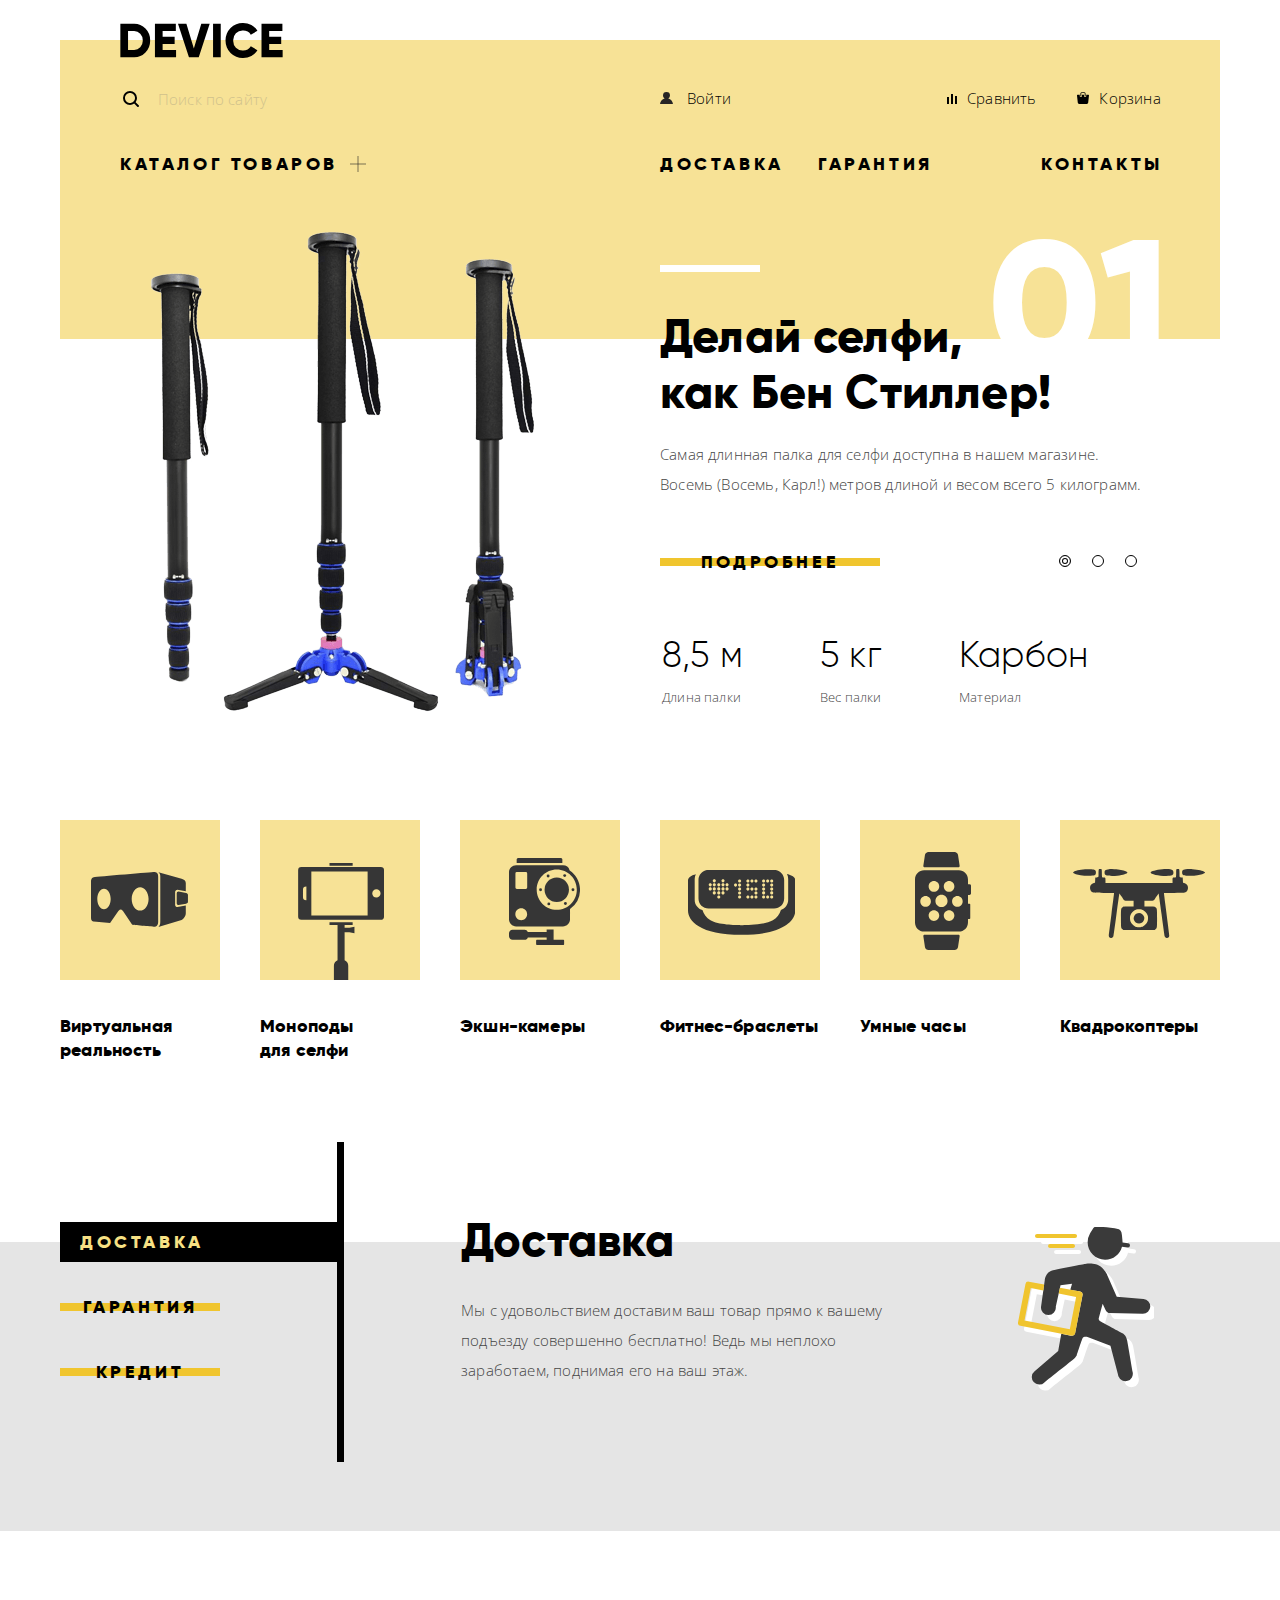
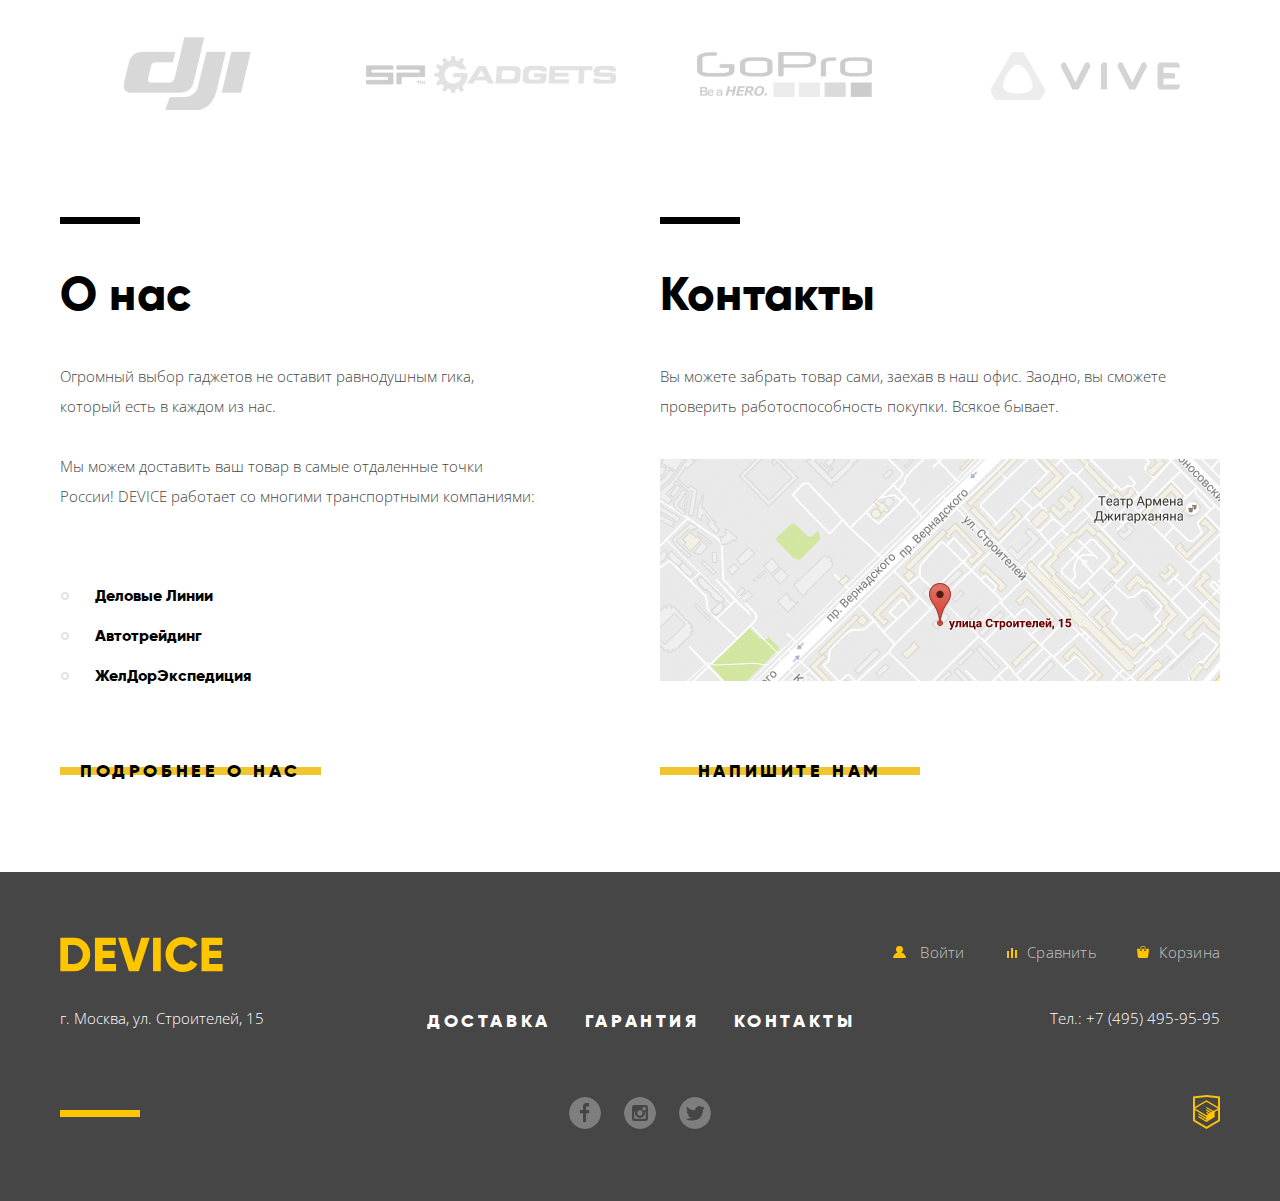
==== commit 30b81d96: "Исправляет стили для достижения кроссбраузерности" ====
--- a/index.html
+++ b/index.html
@@ -148,23 +148,23 @@
       <section class="catalog-sections container">
         <h2 class="visually-hidden">Разделы каталога</h2>
         <ul class="catalog-sections-list">
-          <li class="catalog-sections-item">
-            <a class="catalog-section-link section-vr" href="#">Виртуальная реальность</a>
-          </li>
-          <li class="catalog-sections-item">
-            <a class="catalog-section-link section-monopod" href="catalog.html">Моноподы для&nbsp;селфи</a>
-          </li>
-          <li class="catalog-sections-item">
-            <a class="catalog-section-link section-action-cam" href="#">Экшн-камеры</a>
-          </li>
-          <li class="catalog-sections-item">
-            <a class="catalog-section-link section-fitness-tracker" href="#">Фитнес-браслеты</a>
-          </li>
-          <li class="catalog-sections-item">
-            <a class="catalog-section-link section-smartwatch" href="#">Умные часы</a>
-          </li>
-          <li class="catalog-sections-item">
-            <a class="catalog-section-link section-quadcopter" href="#">Квадрокоптеры</a>
+          <li class="catalog-sections-item section-vr">
+            <a class="catalog-section-link" href="#">Виртуальная реальность</a>
+          </li>
+          <li class="catalog-sections-item section-monopod">
+            <a class="catalog-section-link" href="catalog.html">Моноподы для&nbsp;селфи</a>
+          </li>
+          <li class="catalog-sections-item section-action-cam">
+            <a class="catalog-section-link" href="#">Экшн-камеры</a>
+          </li>
+          <li class="catalog-sections-item section-fitness-tracker">
+            <a class="catalog-section-link" href="#">Фитнес-браслеты</a>
+          </li>
+          <li class="catalog-sections-item section-smartwatch">
+            <a class="catalog-section-link" href="#">Умные часы</a>
+          </li>
+          <li class="catalog-sections-item section-quadcopter">
+            <a class="catalog-section-link" href="#">Квадрокоптеры</a>
           </li>
         </ul>
       </section>
@@ -174,13 +174,19 @@
         <div class="container">
           <ul class="services-slider-controllers">
             <li class="services-switch-item">
-              <button class="button slider-button button-delivery slider-button-current" type="button">Доставка</button>
+              <button class="button slider-button button-delivery slider-button-current" type="button">
+                <span>Доставка</span>
+              </button>
             </li>
             <li class="services-switch-item">
-              <button class="button slider-button button-warranty" type="button">Гарантия</button>
+              <button class="button slider-button button-warranty" type="button">
+                <span>Гарантия</span>
+              </button>
             </li>
             <li class="services-switch-item">
-              <button class="button slider-button button-credit" type="button">Кредит</button>
+              <button class="button slider-button button-credit" type="button">
+                <span>Кредит</span>
+              </button>
             </li>
           </ul>
           <ul class="services-list">
--- a/css/style.css
+++ b/css/style.css
@@ -114,8 +114,10 @@
 }
 
 .main-header-logo {
+  width: 163px;
+  height: 40px;
   margin-right: auto;
-  margin-bottom: 19px;
+  margin-bottom: 20px;
 }
 
 .main-header-logo[href]:hover,
@@ -150,29 +152,40 @@
 .main-header .user-navigation {
   display: flex;
   flex-wrap: wrap;
-  margin-bottom: 35px;
+  margin-bottom: 29px;
 }
 
 .search-form {
   position: relative;
+  display: flex;
   margin-right: 185px;
+}
+
+.search-form::before {
+  content: "";
+  position: absolute;
+  top: 8px;
+  left: 3px;
+  z-index: 1;
+  width: 16px;
+  height: 16px;
+  background: url("../img/search_icon.svg") 0 0 no-repeat;
 }
 
 .search-field {
   box-sizing: border-box;
   width: 355px;
+  height: 40px;
   padding-left: 38px;
-  padding-bottom: 3px;
+  padding-right: 20px;
+  padding-bottom: 9px;
   letter-spacing: 0.01em;
   background-color: transparent;
-  background-image: url("../img/search_icon.svg");
-  background-position: 3px 8px;
-  background-repeat: no-repeat;
   border: none;
 }
 
 .search-field:focus {
-  padding-bottom: 1px;
+  padding-bottom: 7px;
   outline: none;
   border-bottom: 2px solid #000000;
 }
@@ -213,11 +226,26 @@
   opacity: 0.6;
 }
 
+.search-field:-webkit-autofill,
+.search-field:-webkit-autofill:hover, 
+.search-field:-webkit-autofill:focus {
+  background-color: transparent !important; /* переопределяет цвет фона строки поиска при выборе из списка раннее введённых поисковых запросов в браузере Google Chrome */
+  border-bottom: 2px solid #000000;
+  padding-bottom: 7px;
+  -webkit-text-fill-color: #000000;
+  -webkit-box-shadow: 0 0 0px 1000px transparent inset;
+  transition: background-color 5000s ease-in-out 0s;
+}
+
 .search-button {
   position: absolute;
-  top: -2px;
-  right: -60px;
+  top: -9px;
+  right: -85px;
   display: none;
+  box-sizing: border-box;
+  width: 85px;
+  height: 49px;
+  padding: 0;
   line-height: 30px;
   font-weight: 300;
   letter-spacing: 0.01em;
@@ -243,6 +271,11 @@
 .search-form:focus-within .search-button {
   display: inline-block;
   vertical-align: top;
+}
+
+.search-form:focus-within .search-field {
+  padding-bottom: 7px;
+  border-bottom: 2px solid #000000;
 }
 
 .main-header .user-authorization {
@@ -370,7 +403,8 @@
 
 .main-navigation-catalog {
   position: relative;
-  margin-right: 321px;
+  width: 222px;
+  margin-right: 318px;
 }
 
 .main-navigation-catalog::before,
@@ -378,7 +412,7 @@
   content: "";
   position: absolute;
   top: 11px;
-  right: -27px;
+  right: -24px;
   width: 16px;
   height: 2px;
   background-color: rgba(39, 37, 37, 0.3);
@@ -390,11 +424,17 @@
 }
 
 .main-navigation-delivery {
+  width: 124px;
   margin-right: 34px;
 }
 
 .main-navigation-warranty {
+  width: 115px;
   margin-right: 108px;
+}
+
+.main-navigation-contacts {
+  width: 123px;
 }
 
 .main-navigation-catalog:hover .catalog-submenu,
@@ -580,16 +620,18 @@
   line-height: 20px;
   font-weight: 300;
   color: #464646;
+  text-align: left;
 }
 
 .promo-slider-controllers {
   position: absolute;
   right: 103px;
-  bottom: 154px;
+  bottom: 159px;
   display: flex;
   flex-wrap: wrap;
   margin: 0;
   padding: 0;
+  line-height: 12px;
   list-style: none;
 }
 
@@ -625,6 +667,11 @@
   padding-top: 194px;
 }
 
+.section-fitness-tracker {
+  width: 161px;
+  margin-right: 39px;
+}
+
 .catalog-sections-item:nth-child(6n) {
   margin-right: 0;
 }
@@ -659,7 +706,7 @@
   opacity: 0.3;
 }
 
-.section-vr::after {
+.section-vr .catalog-section-link::after {
   top: 52px;
   left: 31px;
   width: 97px;
@@ -667,7 +714,7 @@
   background-image: url("../img/vr_icon.svg");
 }
 
-.section-monopod::after {
+.section-monopod .catalog-section-link::after {
   top: 43px;
   left: 38px;
   width: 86px;
@@ -675,7 +722,7 @@
   background-image: url("../img/monopod_icon.svg");
 }
 
-.section-action-cam::after {
+.section-action-cam .catalog-section-link::after {
   top: 38px;
   left: 49px;
   width: 71px;
@@ -683,7 +730,7 @@
   background-image: url("../img/action_cam_icon.svg");
 }
 
-.section-fitness-tracker::after {
+.section-fitness-tracker .catalog-section-link::after {
   top: 50px;
   left: 28px;
   width: 107px;
@@ -691,7 +738,7 @@
   background-image: url("../img/fitness_tracker_icon.svg");
 }
 
-.section-smartwatch::after {
+.section-smartwatch .catalog-section-link::after {
   top: 32px;
   left: 55px;
   width: 56px;
@@ -699,7 +746,7 @@
   background-image: url("../img/smartwatch_icon.svg");
 }
 
-.section-quadcopter::after {
+.section-quadcopter .catalog-section-link::after {
   top: 49px;
   left: 13px;
   width: 132px;
@@ -773,6 +820,12 @@
   width: 277px;
   height: 100%;
   background-color: #000000;
+}
+
+.slider-button span {
+  position: relative;
+  top: 0;
+  left: 0;
 }
 
 .services-item {
@@ -1124,8 +1177,9 @@
 
 .footer-navigation-list {
   box-sizing: border-box;
-  width: 440px;
-  padding: 6px 3px 0 7px;
+  width: 444px;
+  padding-top: 6px;
+  padding-left: 9px;
 }
 
 .footer-navigation-list .navigation-item:not(:nth-child(3n)) {
@@ -1140,7 +1194,6 @@
 .footer-bottom {
   position: relative;
   display: flex;
-  justify-content: space-between;
   padding-left: 360px;
 }
 
@@ -1157,6 +1210,7 @@
 .footer-social-list {
   justify-content: center;
   width: 440px;
+  margin-right: auto;
   padding-top: 2px;
 }
 
@@ -1229,6 +1283,7 @@
 }
 
 .breadcrumbs-item {
+  position: relative;
   margin-right: 37px;
 }
 
@@ -1245,17 +1300,51 @@
   color: rgba(0, 0, 0, 0.1);
 }
 
+.breadcrumbs-item:not(:last-child)::after {
+  content: "";
+  position: absolute;
+  top: 9px;
+  right: -20px;
+  width: 4px;
+  height: 7px;
+  background: url("../img/breadcrumbs_arrow.svg") 0 0 no-repeat;
+}
+
+.catalog-background {
+  position: relative;
+}
+
+.catalog-background::before,
+.catalog-background::after {
+  content: "";
+  position: absolute;
+  top: 0;
+  bottom: 0;
+  z-index: -1;
+}
+
+.catalog-background::before {
+  left: 0;
+  right: 50%;
+  background-color: #efefef;
+  background-image: linear-gradient(to bottom, #dbdbdb, #dbdbdb 70px,#efefef 70px, #efefef 100%);
+}
+
+.catalog-background::after {
+  left: 50%;
+  right: 0;
+  background-color: #ffffff;
+  background-image: linear-gradient(to bottom, #ebebeb, #ebebeb 70px,#ffffff 70px, #ffffff 100%);
+}
+
 .catalog-background .container {
   display: flex;
-  padding-top: 22px;
-  padding-bottom: 77px;
 }
 
 .filter {
   box-sizing: border-box;
   width: 328px;
-  padding-left: 60px;
-  padding-right: 68px;
+  padding: 22px 68px 77px 60px;
 }
 
 .content-column {
@@ -1263,7 +1352,8 @@
   flex-direction: column;
   box-sizing: border-box;
   width: 832px;
-  padding-left: 72px;
+  padding-bottom: 77px;
+  background-color: #ffffff;
 }
 
 .catalog-section-title {
@@ -1289,11 +1379,75 @@
 }
 
 .price-range {
+  position: relative;
+  display: flex;
+  align-items: center;
   height: 70px;
 }
 
+.price-range-scale {
+  width: 100%;
+  height: 2px;
+  background-color: #dbdbdb;
+}
+
+.price-range-bar {
+  width: 110px;
+  height: 100%;
+  background-color: #91c92f;
+}
+
+.min-price,
+.max-price {
+  position: absolute;
+  top: 25px;
+  display: flex;
+  flex-wrap: wrap;
+  width: 70px;
+}
+
+.min-price {
+  left: -5px;
+}
+
+.max-price {
+  right: 41px;
+}
+
+.price-range-toggle {
+  width: 20px;
+  height: 23px;
+  border: none;
+  background: url("../img/range_toggle.svg") 0 0 no-repeat;
+  cursor: pointer;
+}
+
+.price-range-toggle:active {
+  transform: scale(1.1);
+}
+
+.toggle-min {
+  margin-right: 50px;
+}
+
+.toggle-max {
+  margin-left: 18px;
+  margin-right: 32px;
+}
+
+.price-filter label {
+  margin-right: 4px;
+}
+
+.min-price label {
+  padding-left: 4px;
+}
+
 .price-filter input {
+  width: 40px;
+  padding: 0;
   border: none;
+  background-color: transparent;
 }
 
 .price-filter label,
@@ -1313,6 +1467,20 @@
   margin-bottom: 30px;
 }
 
+.filter-title {
+  position: relative;
+}
+
+.filter-title::before {
+  content: "";
+  position: absolute;
+  top: -12px;
+  left: 0;
+  width: 201px;
+  height: 2px;
+  background-color: #000000;
+}
+
 .color-filter .filter-title,
 .bluetooth-filter .filter-title {
   margin-bottom: 18px;
@@ -1320,7 +1488,55 @@
 
 .color-option,
 .bluetooth-option {
-  padding-left: 39px;
+  position: relative;
+  padding-left: 38px;
+}
+
+.color-option label::before {
+  content: "";
+  position: absolute;
+  top: 8px;
+  left: -2px;
+  width: 27px;
+  height: 23px;
+  background: url("../img/checkbox_off.svg") 0 0 no-repeat;
+}
+
+.color-option-input:active + label::before,
+.color-option-input:checked + label::before {
+  background-image: url("../img/checkbox_on.svg");
+}
+
+.color-option-input:checked:active + label::before {
+  background-image: url("../img/checkbox_off.svg");
+}
+
+.bluetooth-option label::before {
+  content: "";
+  position: absolute;
+  top: 7px;
+  left: -2px;
+  box-sizing: border-box;
+  width: 25px;
+  height: 25px;
+  border: 4px solid #000000;
+  border-radius: 50%;
+}
+
+.bluetooth-option-input:active + label::after,
+.bluetooth-option-input:checked + label::after {
+  content: "";
+  position: absolute;
+  top: 15px;
+  left: 6px;
+  width: 9px;
+  height: 9px;
+  background-color: #000000;
+  border-radius: 50%;
+}
+
+.bluetooth-option-input:checked:active + label::after {
+  display: none;
 }
 
 .color-filter label,
@@ -1329,11 +1545,34 @@
   font-size: 14px;
   line-height: 40px;
   font-weight: 300;
+  cursor: pointer;
+}
+
+.color-option-input:hover + label::before,
+.color-option-input:focus + label::before,
+.bluetooth-option-input:hover + label::before,
+.bluetooth-option-input:focus + label::before,
+.bluetooth-option-input:hover + label::after,
+.bluetooth-option-input:focus + label::after {
+  opacity: 0.6;
+}
+
+.color-option-input:active + label::before,
+.bluetooth-option-input:active + label::before,
+.bluetooth-option-input:active + label::after {
+  opacity: 1;
 }
 
 .color-option-input:disabled + label,
 .bluetooth-option-input:disabled + label {
   color: #a6a6a6;
+  cursor: default;
+}
+
+.color-option-input:disabled + label::before,
+.bluetooth-option-input:disabled + label::before,
+.bluetooth-option-input:disabled + label::after {
+  opacity: 0.25;
 }
 
 .filter-button {
@@ -1343,7 +1582,9 @@
 .sorting {
   display: flex;
   flex-wrap: wrap;
-  margin-bottom: 81px;
+  margin-bottom: 57px;
+  padding: 22px 0 24px 72px;
+  background-color: #ebebeb;
 }
 
 .sorting .catalog-section-title {
@@ -1386,6 +1627,39 @@
 
 .sorting-direction {
   margin-left: auto;
+  padding-top: 8px;
+}
+
+.sorting-direction a {
+  display: block;
+  width: 11px;
+  height: 10px;
+  background: url("../img/sorting_arrow.svg") 0 0 no-repeat;
+  opacity: 0.2;
+}
+
+.sorting-direction a:hover,
+.sorting-direction a:focus {
+  opacity: 0.4;
+}
+
+.sorting-direction a:active,
+.sorting-direction-current a,
+.sorting-direction-current a:hover,
+.sorting-direction-current a:focus {
+  opacity: 1;
+}
+
+.sorting-ascending {
+  margin-right: 19px;
+}
+
+.sorting-ascending a {
+  transform: rotate(180deg);
+}
+
+.catalog {
+  padding-left: 72px;
 }
 
 .catalog-list {
@@ -1440,6 +1714,7 @@
   top: 238px;
   left: 50%;
   transform: translateX(-50%);
+  z-index: 1;
   display: none;
   font-family: "Open Sans", "Arial", sans-serif;
   font-size: 13px;
@@ -1448,6 +1723,32 @@
   color: rgba(0, 0, 0, 0.5);
 }
 
+.catalog-item::before {
+  content: "";
+  position: absolute;
+  top: 11px;
+  left: 0;
+  display: none;
+  width: 100%;
+  height: 380px;
+  background-color: rgba(238, 238, 238, 0.7);
+}
+
+.catalog-item:hover .catalog-item-button,
+.catalog-item:focus .catalog-item-button,
+.catalog-item:hover .catalog-item-compare,
+.catalog-item:focus .catalog-item-compare,
+.catalog-item:hover::before,
+.catalog-item:focus::before {
+  display: block;
+}
+
+.catalog-item:focus-within .catalog-item-button,
+.catalog-item:focus-within .catalog-item-compare,
+.catalog-item:focus-within::before {
+  display: block;
+}
+
 .catalog-item-compare:hover,
 .catalog-item-compare:focus {
   color: rgba(0, 0, 0, 1);
@@ -1461,9 +1762,27 @@
   margin-bottom: 32px;
 }
 
+.catalog-item-new::after {
+  content: "New";
+  position: absolute;
+  top: 40px;
+  right: 27px;
+  box-sizing: border-box;
+  width: 60px;
+  height: 60px;
+  padding: 16px 13px;
+  font-size: 14px;
+  text-transform: uppercase;
+  letter-spacing: 0.05em;
+  color: rgba(0, 0, 0, 0.2);
+  border: 2px solid rgba(0, 0, 0, 0.1);
+  border-radius: 50%;
+}
+
 .pagination {
   position: relative;
   justify-content: center;
+  margin-left: 72px;
   padding: 24px 160px 22px 160px;
   font-size: 16px;
   letter-spacing: 0.2em;
